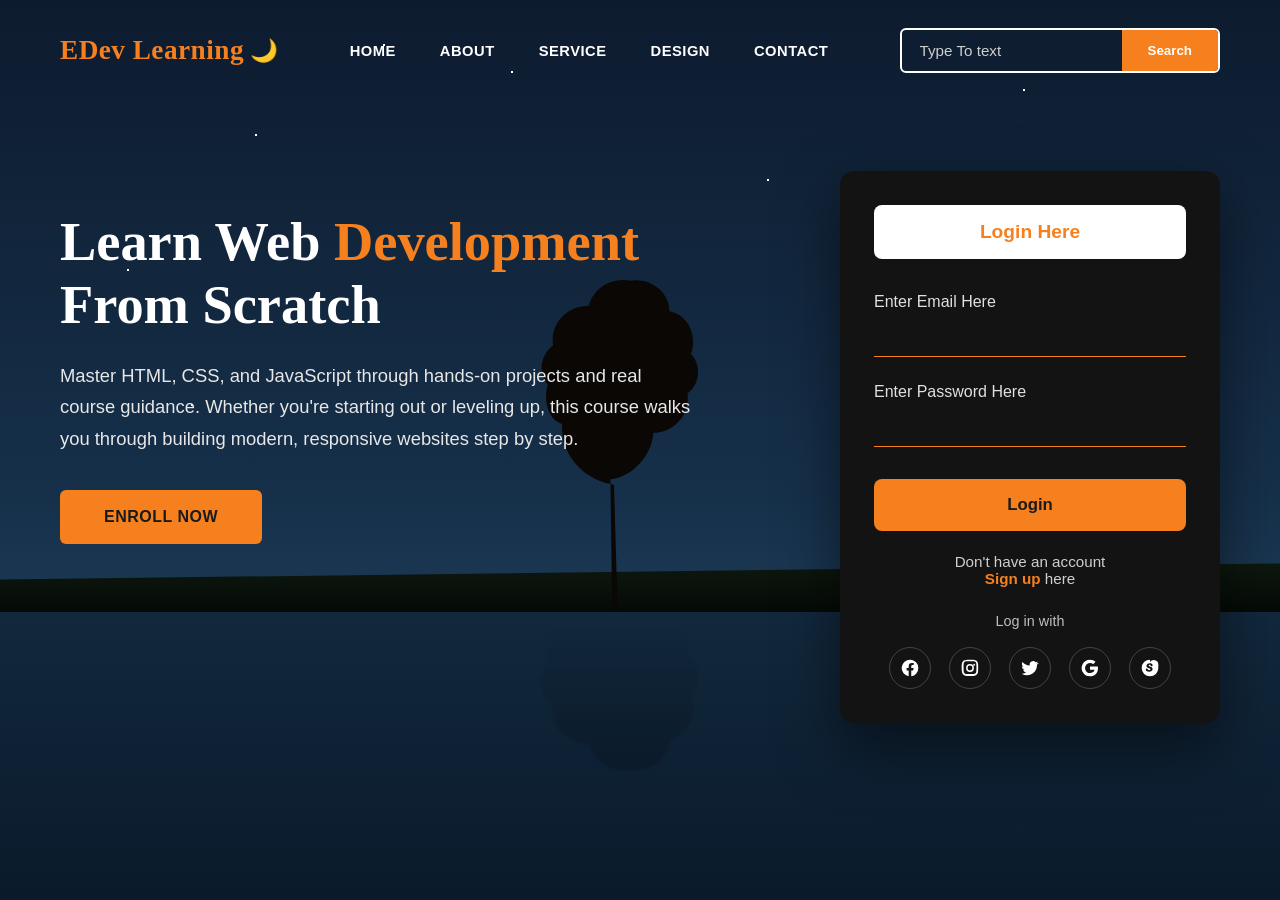
==== index.html @ 7ba39f43 "Add HTML and CSS files" ====
<!DOCTYPE html>
<html lang="km">
<head>
<meta charset="UTF-8">
<meta name="viewport" content="width=device-width, initial-scale=1.0">
<title>WebDev Course Landing | EDev Learning</title>
<link rel="stylesheet" href="css/style.css">
</head>
<body>

<div class="hero">
  <div class="water"></div>
  <div class="ground"></div>

  <!-- tree silhouette -->
  <div class="tree-wrap">
    <svg class="tree" viewBox="0 0 200 380" xmlns="http://www.w3.org/2000/svg">
      <path d="M104 380 L100 240 C70 236 40 210 42 172 C28 168 20 148 26 128 C16 118 16 96 32 84 C28 62 46 40 72 40 C76 22 96 8 118 12 C140 8 162 24 162 46 C182 50 194 72 186 94 C198 106 196 128 182 138 C186 160 168 182 144 182 C142 210 118 232 96 234 L98 380 Z"/>
    </svg>
  </div>
  <div class="tree-reflection">
    <svg viewBox="0 0 200 380" xmlns="http://www.w3.org/2000/svg">
      <path d="M104 380 L100 240 C70 236 40 210 42 172 C28 168 20 148 26 128 C16 118 16 96 32 84 C28 62 46 40 72 40 C76 22 96 8 118 12 C140 8 162 24 162 46 C182 50 194 72 186 94 C198 106 196 128 182 138 C186 160 168 182 144 182 C142 210 118 232 96 234 L98 380 Z"/>
    </svg>
  </div>

  <!-- navbar -->
  <nav class="navbar">
    <div class="logo">EDev Learning <span class="moon">🌙</span></div>
    <ul class="nav-links">
      <li><a href="#home">HOME</a></li>
      <li><a href="#about">ABOUT</a></li>
      <li><a href="#service">SERVICE</a></li>
      <li><a href="#design">DESIGN</a></li>
      <li><a href="#contact">CONTACT</a></li>
    </ul>
    <form class="search-box" role="search" onsubmit="return false;">
      <input type="text" placeholder="Type To text" aria-label="Search">
      <button type="submit">Search</button>
    </form>
  </nav>

  <!-- hero content -->
  <div class="hero-content">
    <div class="hero-text">
      <h1>Learn Web <span class="accent">Development</span><br>From Scratch</h1>
      <p>Master HTML, CSS, and JavaScript through hands-on projects and real course guidance. Whether you're starting out or leveling up, this course walks you through building modern, responsive websites step by step.</p>
      <a href="#join" class="join-btn">ENROLL NOW</a>
    </div>

    <div class="login-card">
      <div class="login-tab">Login Here</div>
      <form onsubmit="return false;">
        <div class="field">
          <label for="email">Enter Email Here</label>
          <input type="email" id="email" placeholder=" ">
        </div>
        <div class="field">
          <label for="password">Enter Password Here</label>
          <input type="password" id="password" placeholder=" ">
        </div>
        <button type="submit" class="login-btn">Login</button>
      </form>
      <p class="signup-line">Don't have an account<br><a href="#signup">Sign up</a> here</p>
      <p class="or-line">Log in with</p>
      <div class="socials">
        <a href="#" aria-label="Facebook"><svg viewBox="0 0 24 24"><path d="M22 12a10 10 0 1 0-11.6 9.9v-7H7.9V12h2.5V9.8c0-2.5 1.5-3.9 3.8-3.9 1.1 0 2.2.2 2.2.2v2.4h-1.3c-1.2 0-1.6.8-1.6 1.6V12h2.8l-.4 2.9h-2.4v7A10 10 0 0 0 22 12z"/></svg></a>
        <a href="#" aria-label="Instagram"><svg viewBox="0 0 24 24"><path d="M12 2c2.7 0 3.1 0 4.1.1 1 .1 1.7.2 2.3.5.6.2 1.2.6 1.7 1.1.5.5.9 1.1 1.1 1.7.2.6.4 1.3.5 2.3.1 1 .1 1.4.1 4.1s0 3.1-.1 4.1c-.1 1-.2 1.7-.5 2.3-.2.6-.6 1.2-1.1 1.7-.5.5-1.1.9-1.7 1.1-.6.2-1.3.4-2.3.5-1 .1-1.4.1-4.1.1s-3.1 0-4.1-.1c-1-.1-1.7-.2-2.3-.5-.6-.2-1.2-.6-1.7-1.1-.5-.5-.9-1.1-1.1-1.7-.2-.6-.4-1.3-.5-2.3C2 15.1 2 14.7 2 12s0-3.1.1-4.1c.1-1 .2-1.7.5-2.3.2-.6.6-1.2 1.1-1.7.5-.5 1.1-.9 1.7-1.1.6-.2 1.3-.4 2.3-.5C8.9 2 9.3 2 12 2zm0 1.8c-2.6 0-3 0-4 .1-.9 0-1.4.2-1.7.3-.4.2-.7.3-1 .6-.3.3-.5.6-.6 1-.1.3-.3.8-.3 1.7-.1 1-.1 1.4-.1 4s0 3 .1 4c0 .9.2 1.4.3 1.7.2.4.3.7.6 1 .3.3.6.5 1 .6.3.1.8.3 1.7.3 1 .1 1.4.1 4 .1s3 0 4-.1c.9 0 1.4-.2 1.7-.3.4-.2.7-.3 1-.6.3-.3.5-.6.6-1 .1-.3.3-.8.3-1.7.1-1 .1-1.4.1-4s0-3-.1-4c0-.9-.2-1.4-.3-1.7-.2-.4-.3-.7-.6-1-.3-.3-.6-.5-1-.6-.3-.1-.8-.3-1.7-.3-1-.1-1.4-.1-4-.1zm0 3.5a4.7 4.7 0 1 1 0 9.4 4.7 4.7 0 0 1 0-9.4zm0 1.8a2.9 2.9 0 1 0 0 5.8 2.9 2.9 0 0 0 0-5.8zm5-2.1a1.1 1.1 0 1 1 0 2.2 1.1 1.1 0 0 1 0-2.2z"/></svg></a>
        <a href="#" aria-label="Twitter"><svg viewBox="0 0 24 24"><path d="M22 5.9c-.7.3-1.5.5-2.4.6.8-.5 1.5-1.3 1.8-2.3-.8.5-1.7.8-2.6 1a4.2 4.2 0 0 0-7.2 3.8A11.9 11.9 0 0 1 3 4.9a4.2 4.2 0 0 0 1.3 5.6c-.7 0-1.3-.2-1.9-.5v.1c0 2 1.4 3.7 3.3 4.1-.6.2-1.2.2-1.8.1.5 1.7 2 2.9 3.8 2.9A8.4 8.4 0 0 1 2 18.8a11.9 11.9 0 0 0 6.4 1.9c7.7 0 12-6.4 12-12v-.5c.8-.6 1.5-1.4 2.1-2.3z"/></svg></a>
        <a href="#" aria-label="Google"><svg viewBox="0 0 24 24"><path d="M21.6 12.2c0-.7-.1-1.4-.2-2H12v3.9h5.4c-.2 1.2-.9 2.3-2 3v2.4h3.2c1.9-1.7 3-4.3 3-7.3z"/><path d="M12 22c2.7 0 5-.9 6.6-2.5l-3.2-2.4c-.9.6-2 1-3.4 1-2.6 0-4.8-1.7-5.6-4.1H3.1v2.5A10 10 0 0 0 12 22z"/><path d="M6.4 14c-.2-.6-.3-1.3-.3-2s.1-1.4.3-2V7.5H3.1a10 10 0 0 0 0 9l3.3-2.5z"/><path d="M12 5.9c1.5 0 2.8.5 3.8 1.5l2.8-2.8C16.9 2.9 14.6 2 12 2A10 10 0 0 0 3.1 7.5L6.4 10c.8-2.4 3-4.1 5.6-4.1z"/></svg></a>
        <a href="#" aria-label="Skype"><svg viewBox="0 0 24 24"><path d="M12 2a10 10 0 1 0 10 10c0-.6 0-1.2-.1-1.7A5.5 5.5 0 0 0 22 8a5.5 5.5 0 0 0-9.9-3.3A10 10 0 0 0 12 2zm-.3 4.3c1.6 0 3.4.7 3.4 2.4 0 .7-.5 1.2-1.2 1.2-.6 0-1-.4-1.1-.9-.1-.5-.4-1-1.2-1-.7 0-1.2.4-1.2.9 0 1.6 4.7.9 4.7 4.4 0 2.1-1.9 3.2-4.1 3.2-2 0-4-1-4-2.7 0-.7.5-1.2 1.2-1.2.6 0 1 .4 1.1 1 .1.5.6 1 1.7 1 .9 0 1.5-.4 1.5-1.1 0-1.8-4.7-1-4.7-4.3 0-2 1.8-3 3.9-3z"/></svg></a>
      </div>
    </div>
  </div>
</div>

</body>
</html>
---- css/style.css ----
:root{
    --orange:#f7801e;
    --orange-dark:#e56f10;
    --navy-top:#0d1b2e;
    --navy-bottom:#1c3a56;
    --panel:#131313;
    --white:#ffffff;
  }
  *{box-sizing:border-box;margin:0;padding:0;}
  html{scroll-behavior:smooth;}
  body{
    font-family:'Georgia','Times New Roman',serif;
    background:#0a1220;
    color:var(--white);
    overflow-x:hidden;
  }

  /* ===== HERO / BACKGROUND ===== */
  .hero{
    position:relative;
    min-height:100vh;
    background:
      radial-gradient(1.5px 1.5px at 20% 15%, #fff 100%, transparent),
      radial-gradient(1px 1px at 40% 8%, #fff 100%, transparent),
      radial-gradient(1.5px 1.5px at 60% 20%, #fff 100%, transparent),
      radial-gradient(1px 1px at 80% 10%, #fff 100%, transparent),
      radial-gradient(1.5px 1.5px at 10% 30%, #fff 100%, transparent),
      radial-gradient(1px 1px at 90% 25%, #fff 100%, transparent),
      radial-gradient(1.5px 1.5px at 30% 5%, #fff 100%, transparent),
      radial-gradient(1px 1px at 70% 35%, #fff 100%, transparent),
      radial-gradient(1px 1px at 50% 40%, #fff 100%, transparent),
      radial-gradient(1.5px 1.5px at 15% 45%, #fff 100%, transparent),
      linear-gradient(180deg, var(--navy-top) 0%, #16304a 55%, var(--navy-bottom) 70%, #0a1220 100%);
    overflow:hidden;
  }

  /* ground / water line */
  .horizon{
    position:absolute;
    left:0; right:0;
    top:62%;
    height:1px;
    background:#000;
    opacity:.4;
    z-index:2;
  }
  .ground{
    position:absolute;
    left:0; right:0;
    top:62%;
    height:6%;
    background:linear-gradient(180deg,#0e1a10 0%, #050a06 100%);
    clip-path:polygon(0 40%, 100% 10%, 100% 100%, 0% 100%);
    z-index:2;
  }
  .water{
    position:absolute;
    left:0; right:0;
    top:68%;
    bottom:0;
    background:linear-gradient(180deg,#12283d 0%, #0a1a2b 100%);
    z-index:1;
  }

  /* tree */
  .tree-wrap{
    position:absolute;
    left:48%;
    top:30%;
    width:180px;
    height:340px;
    z-index:3;
    transform:translateX(-50%);
  }
  .tree{
    width:100%;height:100%;
    fill:#0a0705;
  }
  .tree-reflection{
    position:absolute;
    left:48%;
    top:calc(68% - 2px);
    width:180px;
    height:170px;
    transform:translateX(-50%) scaleY(-1);
    z-index:1;
    opacity:.35;
    filter:blur(1px);
    mask-image:linear-gradient(180deg, rgba(0,0,0,.8), transparent 90%);
    -webkit-mask-image:linear-gradient(180deg, rgba(0,0,0,.8), transparent 90%);
  }
  .tree-reflection svg{width:100%;height:auto;fill:#050a10;}

  /* ===== NAVBAR ===== */
  .navbar{
    position:relative;
    z-index:10;
    display:flex;
    align-items:center;
    justify-content:space-between;
    padding:28px 60px;
    flex-wrap:wrap;
    gap:20px;
  }
  .logo{
    display:flex;
    align-items:center;
    gap:6px;
    font-size:1.7rem;
    font-weight:800;
    color:var(--orange);
    letter-spacing:.5px;
    white-space:nowrap;
  }
  .logo span.moon{
    font-size:1.4rem;
  }
  .nav-links{
    display:flex;
    gap:44px;
    list-style:none;
    font-family:Arial, Helvetica, sans-serif;
  }
  .nav-links a{
    color:var(--white);
    text-decoration:none;
    font-weight:700;
    font-size:.92rem;
    letter-spacing:.5px;
    transition:color .2s ease;
  }
  .nav-links a:hover, .nav-links a:focus-visible{
    color:var(--orange);
  }
  .search-box{
    display:flex;
    border:2px solid var(--white);
    border-radius:6px;
    overflow:hidden;
  }
  .search-box input{
    background:transparent;
    border:none;
    outline:none;
    color:var(--white);
    padding:12px 18px;
    font-family:Arial, Helvetica, sans-serif;
    font-size:.95rem;
    width:220px;
  }
  .search-box input::placeholder{color:#cfcfcf;}
  .search-box button{
    background:var(--orange);
    color:var(--white);
    border:none;
    padding:12px 26px;
    font-weight:700;
    font-family:Arial, Helvetica, sans-serif;
    cursor:pointer;
    transition:background .2s ease;
  }
  .search-box button:hover{background:var(--orange-dark);}

  /* ===== HERO CONTENT ===== */
  .hero-content{
    position:relative;
    z-index:10;
    display:flex;
    justify-content:space-between;
    align-items:flex-start;
    padding:70px 60px 120px;
    gap:40px;
    flex-wrap:wrap;
  }
  .hero-text{
    max-width:720px;
    padding-top:40px;
  }
  .hero-text h1{
    font-size:3.4rem;
    line-height:1.15;
    font-weight:700;
  }
  .hero-text h1 .accent{
    color:var(--orange);
  }
  .hero-text p{
    font-family:Arial, Helvetica, sans-serif;
    font-size:1.15rem;
    line-height:1.7;
    color:#e7e7e7;
    max-width:640px;
    margin-top:24px;
  }
  .join-btn{
    display:inline-block;
    margin-top:36px;
    background:var(--orange);
    color:#1a1a1a;
    font-family:Arial, Helvetica, sans-serif;
    font-weight:700;
    letter-spacing:.5px;
    padding:18px 44px;
    border-radius:6px;
    text-decoration:none;
    border:none;
    cursor:pointer;
    transition:transform .2s ease, background .2s ease;
  }
  .join-btn:hover{background:var(--orange-dark); transform:translateY(-2px);}

  /* ===== LOGIN CARD ===== */
  .login-card{
    background:var(--panel);
    border-radius:14px;
    padding:34px;
    width:380px;
    flex-shrink:0;
    box-shadow:0 25px 60px rgba(0,0,0,.5);
  }
  .login-tab{
    background:var(--white);
    color:var(--orange);
    text-align:center;
    font-weight:700;
    font-size:1.2rem;
    padding:16px;
    border-radius:8px;
    margin-bottom:34px;
    font-family:Arial, Helvetica, sans-serif;
  }
  .field{
    margin-bottom:26px;
  }
  .field label{
    display:block;
    font-family:Arial, Helvetica, sans-serif;
    color:#e0e0e0;
    font-size:1rem;
    margin-bottom:10px;
  }
  .field input{
    width:100%;
    background:transparent;
    border:none;
    border-bottom:1px solid var(--orange);
    color:var(--white);
    padding:6px 2px 12px;
    font-family:Arial, Helvetica, sans-serif;
    font-size:.95rem;
    outline:none;
  }
  .field input::placeholder{color:transparent;}
  .field input:focus{border-bottom-color:var(--white);}
  .login-btn{
    width:100%;
    background:var(--orange);
    color:#1a1a1a;
    font-family:Arial, Helvetica, sans-serif;
    font-weight:700;
    font-size:1.05rem;
    padding:16px;
    border:none;
    border-radius:8px;
    cursor:pointer;
    margin-top:6px;
    transition:background .2s ease;
  }
  .login-btn:hover{background:var(--orange-dark);}
  .signup-line{
    text-align:center;
    font-family:Arial, Helvetica, sans-serif;
    color:#cfcfcf;
    margin-top:22px;
    font-size:.95rem;
  }
  .signup-line a{
    color:var(--orange);
    text-decoration:none;
    font-weight:700;
  }
  .signup-line a:hover{text-decoration:underline;}
  .or-line{
    text-align:center;
    color:#bdbdbd;
    font-family:Arial, Helvetica, sans-serif;
    font-size:.9rem;
    margin-top:26px;
  }
  .socials{
    display:flex;
    justify-content:center;
    gap:18px;
    margin-top:18px;
  }
  .socials a{
    width:42px;
    height:42px;
    border-radius:50%;
    background:transparent;
    border:1px solid #444;
    display:flex;
    align-items:center;
    justify-content:center;
    color:var(--white);
    text-decoration:none;
    transition:background .2s ease, border-color .2s ease;
  }
  .socials a:hover{background:var(--orange); border-color:var(--orange); color:#1a1a1a;}
  .socials svg{width:20px;height:20px;fill:currentColor;}

  /* ===== RESPONSIVE ===== */
  @media(max-width:1100px){
    .hero-content{flex-direction:column; align-items:center;}
    .hero-text{padding-top:0; text-align:center;}
    .hero-text p{margin-left:auto;margin-right:auto;}
    .join-btn{display:block; margin-left:auto; margin-right:auto; width:max-content;}
  }
  @media(max-width:820px){
    .navbar{padding:20px 24px; justify-content:center; text-align:center;}
    .nav-links{gap:20px; justify-content:center;}
    .search-box{width:100%; max-width:400px;}
    .search-box input{width:100%;}
    .hero-content{padding:40px 24px 80px;}
    .hero-text h1{font-size:2.3rem;}
    .login-card{width:100%; max-width:380px;}
    .tree-wrap{width:120px; height:220px; top:26%;}
    .tree-reflection{width:120px;height:110px;}
  }
  @media(max-width:480px){
    .logo{font-size:1.5rem;}
    .nav-links{display:none;}
    .hero-text h1{font-size:1.8rem;}
  }

  :focus-visible{outline:2px solid var(--orange); outline-offset:2px;}
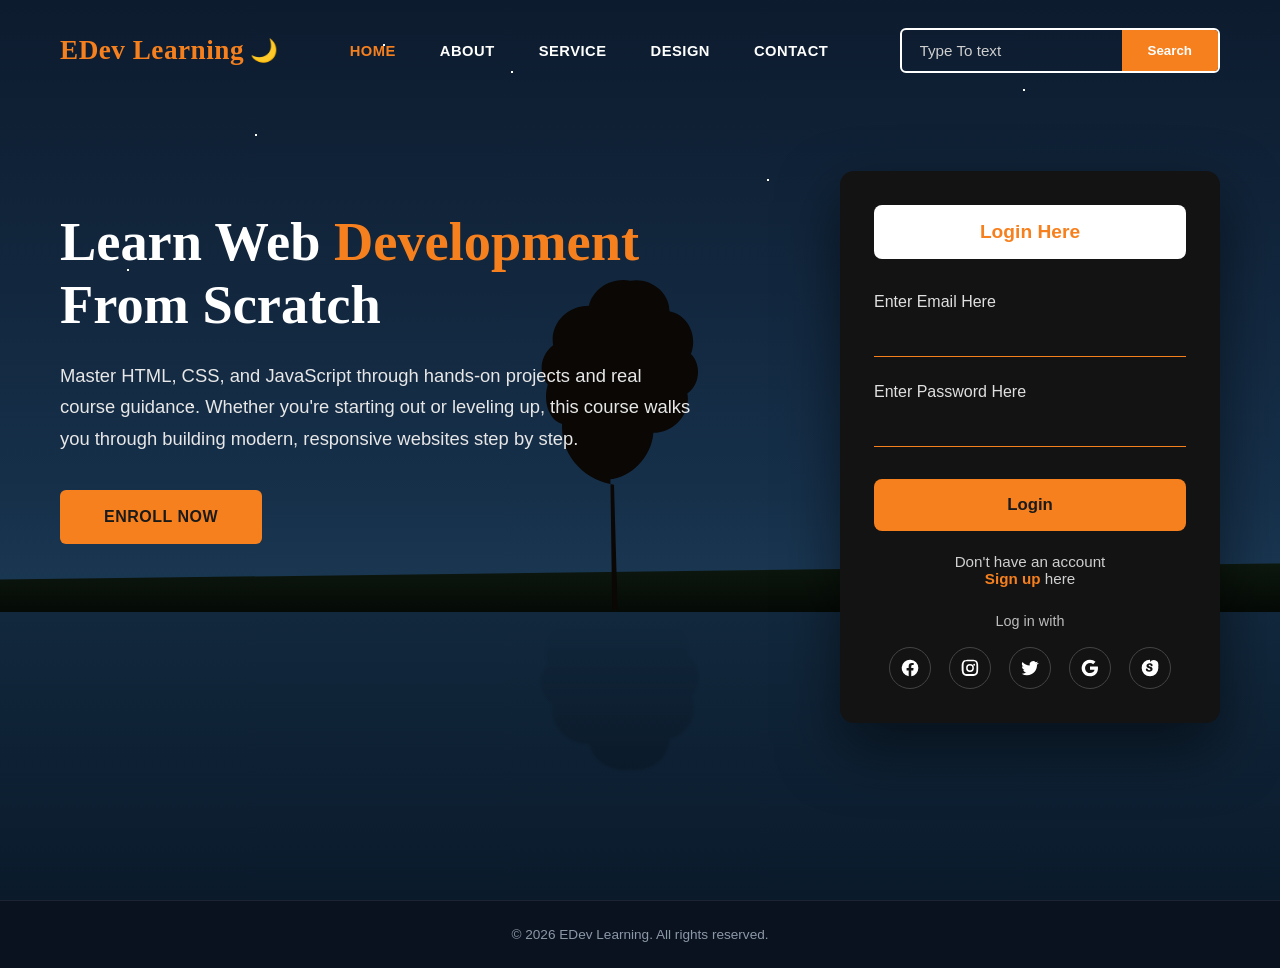
==== commit 1293dbc6: "Update Home Page" ====
--- a/index.html
+++ b/index.html
@@ -26,13 +26,13 @@
 
   <!-- navbar -->
   <nav class="navbar">
-    <div class="logo">EDev Learning <span class="moon">🌙</span></div>
+    <a href="index.html" class="logo">EDev Learning <span class="moon">🌙</span></a>
     <ul class="nav-links">
-      <li><a href="#home">HOME</a></li>
-      <li><a href="#about">ABOUT</a></li>
-      <li><a href="#service">SERVICE</a></li>
-      <li><a href="#design">DESIGN</a></li>
-      <li><a href="#contact">CONTACT</a></li>
+      <li><a href="index.html" class="active">HOME</a></li>
+      <li><a href="html/about.html">ABOUT</a></li>
+      <li><a href="html/service.html">SERVICE</a></li>
+      <li><a href="html/design.html">DESIGN</a></li>
+      <li><a href="html/contact.html">CONTACT</a></li>
     </ul>
     <form class="search-box" role="search" onsubmit="return false;">
       <input type="text" placeholder="Type To text" aria-label="Search">
@@ -45,7 +45,7 @@
     <div class="hero-text">
       <h1>Learn Web <span class="accent">Development</span><br>From Scratch</h1>
       <p>Master HTML, CSS, and JavaScript through hands-on projects and real course guidance. Whether you're starting out or leveling up, this course walks you through building modern, responsive websites step by step.</p>
-      <a href="#join" class="join-btn">ENROLL NOW</a>
+      <a href="html/service.html" class="join-btn">ENROLL NOW</a>
     </div>
 
     <div class="login-card">
@@ -74,5 +74,9 @@
   </div>
 </div>
 
+<footer class="site-footer">
+  &copy; 2026 EDev Learning. All rights reserved.
+</footer>
+
 </body>
 </html>
--- a/css/style.css
+++ b/css/style.css
@@ -1,336 +1,526 @@
-  :root{
-    --orange:#f7801e;
-    --orange-dark:#e56f10;
-    --navy-top:#0d1b2e;
-    --navy-bottom:#1c3a56;
-    --panel:#131313;
-    --white:#ffffff;
-  }
-  *{box-sizing:border-box;margin:0;padding:0;}
-  html{scroll-behavior:smooth;}
-  body{
-    font-family:'Georgia','Times New Roman',serif;
-    background:#0a1220;
-    color:var(--white);
-    overflow-x:hidden;
-  }
-
-  /* ===== HERO / BACKGROUND ===== */
-  .hero{
-    position:relative;
-    min-height:100vh;
-    background:
-      radial-gradient(1.5px 1.5px at 20% 15%, #fff 100%, transparent),
-      radial-gradient(1px 1px at 40% 8%, #fff 100%, transparent),
-      radial-gradient(1.5px 1.5px at 60% 20%, #fff 100%, transparent),
-      radial-gradient(1px 1px at 80% 10%, #fff 100%, transparent),
-      radial-gradient(1.5px 1.5px at 10% 30%, #fff 100%, transparent),
-      radial-gradient(1px 1px at 90% 25%, #fff 100%, transparent),
-      radial-gradient(1.5px 1.5px at 30% 5%, #fff 100%, transparent),
-      radial-gradient(1px 1px at 70% 35%, #fff 100%, transparent),
-      radial-gradient(1px 1px at 50% 40%, #fff 100%, transparent),
-      radial-gradient(1.5px 1.5px at 15% 45%, #fff 100%, transparent),
-      linear-gradient(180deg, var(--navy-top) 0%, #16304a 55%, var(--navy-bottom) 70%, #0a1220 100%);
-    overflow:hidden;
-  }
-
-  /* ground / water line */
-  .horizon{
-    position:absolute;
-    left:0; right:0;
-    top:62%;
-    height:1px;
-    background:#000;
-    opacity:.4;
-    z-index:2;
-  }
-  .ground{
-    position:absolute;
-    left:0; right:0;
-    top:62%;
-    height:6%;
-    background:linear-gradient(180deg,#0e1a10 0%, #050a06 100%);
-    clip-path:polygon(0 40%, 100% 10%, 100% 100%, 0% 100%);
-    z-index:2;
-  }
-  .water{
-    position:absolute;
-    left:0; right:0;
-    top:68%;
-    bottom:0;
-    background:linear-gradient(180deg,#12283d 0%, #0a1a2b 100%);
-    z-index:1;
-  }
-
-  /* tree */
-  .tree-wrap{
-    position:absolute;
-    left:48%;
-    top:30%;
-    width:180px;
-    height:340px;
-    z-index:3;
-    transform:translateX(-50%);
-  }
-  .tree{
-    width:100%;height:100%;
-    fill:#0a0705;
-  }
-  .tree-reflection{
-    position:absolute;
-    left:48%;
-    top:calc(68% - 2px);
-    width:180px;
-    height:170px;
-    transform:translateX(-50%) scaleY(-1);
-    z-index:1;
-    opacity:.35;
-    filter:blur(1px);
-    mask-image:linear-gradient(180deg, rgba(0,0,0,.8), transparent 90%);
-    -webkit-mask-image:linear-gradient(180deg, rgba(0,0,0,.8), transparent 90%);
-  }
-  .tree-reflection svg{width:100%;height:auto;fill:#050a10;}
-
-  /* ===== NAVBAR ===== */
-  .navbar{
-    position:relative;
-    z-index:10;
-    display:flex;
-    align-items:center;
-    justify-content:space-between;
-    padding:28px 60px;
-    flex-wrap:wrap;
-    gap:20px;
-  }
-  .logo{
-    display:flex;
-    align-items:center;
-    gap:6px;
-    font-size:1.7rem;
-    font-weight:800;
-    color:var(--orange);
-    letter-spacing:.5px;
-    white-space:nowrap;
-  }
-  .logo span.moon{
-    font-size:1.4rem;
-  }
-  .nav-links{
-    display:flex;
-    gap:44px;
-    list-style:none;
-    font-family:Arial, Helvetica, sans-serif;
-  }
-  .nav-links a{
-    color:var(--white);
-    text-decoration:none;
-    font-weight:700;
-    font-size:.92rem;
-    letter-spacing:.5px;
-    transition:color .2s ease;
-  }
-  .nav-links a:hover, .nav-links a:focus-visible{
-    color:var(--orange);
-  }
-  .search-box{
-    display:flex;
-    border:2px solid var(--white);
-    border-radius:6px;
-    overflow:hidden;
-  }
-  .search-box input{
-    background:transparent;
-    border:none;
-    outline:none;
-    color:var(--white);
-    padding:12px 18px;
-    font-family:Arial, Helvetica, sans-serif;
-    font-size:.95rem;
-    width:220px;
-  }
-  .search-box input::placeholder{color:#cfcfcf;}
-  .search-box button{
-    background:var(--orange);
-    color:var(--white);
-    border:none;
-    padding:12px 26px;
-    font-weight:700;
-    font-family:Arial, Helvetica, sans-serif;
-    cursor:pointer;
-    transition:background .2s ease;
-  }
-  .search-box button:hover{background:var(--orange-dark);}
-
-  /* ===== HERO CONTENT ===== */
-  .hero-content{
-    position:relative;
-    z-index:10;
-    display:flex;
-    justify-content:space-between;
-    align-items:flex-start;
-    padding:70px 60px 120px;
-    gap:40px;
-    flex-wrap:wrap;
-  }
-  .hero-text{
-    max-width:720px;
-    padding-top:40px;
-  }
-  .hero-text h1{
-    font-size:3.4rem;
-    line-height:1.15;
-    font-weight:700;
-  }
-  .hero-text h1 .accent{
-    color:var(--orange);
-  }
-  .hero-text p{
-    font-family:Arial, Helvetica, sans-serif;
-    font-size:1.15rem;
-    line-height:1.7;
-    color:#e7e7e7;
-    max-width:640px;
-    margin-top:24px;
-  }
-  .join-btn{
-    display:inline-block;
-    margin-top:36px;
-    background:var(--orange);
-    color:#1a1a1a;
-    font-family:Arial, Helvetica, sans-serif;
-    font-weight:700;
-    letter-spacing:.5px;
-    padding:18px 44px;
-    border-radius:6px;
-    text-decoration:none;
-    border:none;
-    cursor:pointer;
-    transition:transform .2s ease, background .2s ease;
-  }
-  .join-btn:hover{background:var(--orange-dark); transform:translateY(-2px);}
-
-  /* ===== LOGIN CARD ===== */
-  .login-card{
-    background:var(--panel);
-    border-radius:14px;
-    padding:34px;
-    width:380px;
-    flex-shrink:0;
-    box-shadow:0 25px 60px rgba(0,0,0,.5);
-  }
-  .login-tab{
-    background:var(--white);
-    color:var(--orange);
-    text-align:center;
-    font-weight:700;
-    font-size:1.2rem;
-    padding:16px;
-    border-radius:8px;
-    margin-bottom:34px;
-    font-family:Arial, Helvetica, sans-serif;
-  }
-  .field{
-    margin-bottom:26px;
-  }
-  .field label{
-    display:block;
-    font-family:Arial, Helvetica, sans-serif;
-    color:#e0e0e0;
-    font-size:1rem;
-    margin-bottom:10px;
-  }
-  .field input{
-    width:100%;
-    background:transparent;
-    border:none;
-    border-bottom:1px solid var(--orange);
-    color:var(--white);
-    padding:6px 2px 12px;
-    font-family:Arial, Helvetica, sans-serif;
-    font-size:.95rem;
-    outline:none;
-  }
-  .field input::placeholder{color:transparent;}
-  .field input:focus{border-bottom-color:var(--white);}
-  .login-btn{
-    width:100%;
-    background:var(--orange);
-    color:#1a1a1a;
-    font-family:Arial, Helvetica, sans-serif;
-    font-weight:700;
-    font-size:1.05rem;
-    padding:16px;
-    border:none;
-    border-radius:8px;
-    cursor:pointer;
-    margin-top:6px;
-    transition:background .2s ease;
-  }
-  .login-btn:hover{background:var(--orange-dark);}
-  .signup-line{
-    text-align:center;
-    font-family:Arial, Helvetica, sans-serif;
-    color:#cfcfcf;
-    margin-top:22px;
-    font-size:.95rem;
-  }
-  .signup-line a{
-    color:var(--orange);
-    text-decoration:none;
-    font-weight:700;
-  }
-  .signup-line a:hover{text-decoration:underline;}
-  .or-line{
-    text-align:center;
-    color:#bdbdbd;
-    font-family:Arial, Helvetica, sans-serif;
-    font-size:.9rem;
-    margin-top:26px;
-  }
-  .socials{
-    display:flex;
-    justify-content:center;
-    gap:18px;
-    margin-top:18px;
-  }
-  .socials a{
-    width:42px;
-    height:42px;
-    border-radius:50%;
-    background:transparent;
-    border:1px solid #444;
-    display:flex;
-    align-items:center;
-    justify-content:center;
-    color:var(--white);
-    text-decoration:none;
-    transition:background .2s ease, border-color .2s ease;
-  }
-  .socials a:hover{background:var(--orange); border-color:var(--orange); color:#1a1a1a;}
-  .socials svg{width:20px;height:20px;fill:currentColor;}
-
-  /* ===== RESPONSIVE ===== */
-  @media(max-width:1100px){
-    .hero-content{flex-direction:column; align-items:center;}
-    .hero-text{padding-top:0; text-align:center;}
-    .hero-text p{margin-left:auto;margin-right:auto;}
-    .join-btn{display:block; margin-left:auto; margin-right:auto; width:max-content;}
-  }
-  @media(max-width:820px){
-    .navbar{padding:20px 24px; justify-content:center; text-align:center;}
-    .nav-links{gap:20px; justify-content:center;}
-    .search-box{width:100%; max-width:400px;}
-    .search-box input{width:100%;}
-    .hero-content{padding:40px 24px 80px;}
-    .hero-text h1{font-size:2.3rem;}
-    .login-card{width:100%; max-width:380px;}
-    .tree-wrap{width:120px; height:220px; top:26%;}
-    .tree-reflection{width:120px;height:110px;}
-  }
-  @media(max-width:480px){
-    .logo{font-size:1.5rem;}
-    .nav-links{display:none;}
-    .hero-text h1{font-size:1.8rem;}
-  }
-
-  :focus-visible{outline:2px solid var(--orange); outline-offset:2px;}+:root{
+  --orange:#f7801e;
+  --orange-dark:#e56f10;
+  --navy-top:#0d1b2e;
+  --navy-bottom:#1c3a56;
+  --panel:#131313;
+  --white:#ffffff;
+}
+*{box-sizing:border-box;margin:0;padding:0;}
+html{scroll-behavior:smooth;}
+body{
+  font-family:'Georgia','Times New Roman',serif;
+  background:#0a1220;
+  color:var(--white);
+  overflow-x:hidden;
+}
+
+/* ===== HERO / BACKGROUND (home page) ===== */
+.hero{
+  position:relative;
+  min-height:100vh;
+  background:
+    radial-gradient(1.5px 1.5px at 20% 15%, #fff 100%, transparent),
+    radial-gradient(1px 1px at 40% 8%, #fff 100%, transparent),
+    radial-gradient(1.5px 1.5px at 60% 20%, #fff 100%, transparent),
+    radial-gradient(1px 1px at 80% 10%, #fff 100%, transparent),
+    radial-gradient(1.5px 1.5px at 10% 30%, #fff 100%, transparent),
+    radial-gradient(1px 1px at 90% 25%, #fff 100%, transparent),
+    radial-gradient(1.5px 1.5px at 30% 5%, #fff 100%, transparent),
+    radial-gradient(1px 1px at 70% 35%, #fff 100%, transparent),
+    radial-gradient(1px 1px at 50% 40%, #fff 100%, transparent),
+    radial-gradient(1.5px 1.5px at 15% 45%, #fff 100%, transparent),
+    linear-gradient(180deg, var(--navy-top) 0%, #16304a 55%, var(--navy-bottom) 70%, #0a1220 100%);
+  overflow:hidden;
+}
+
+/* ground / water line */
+.horizon{
+  position:absolute;
+  left:0; right:0;
+  top:62%;
+  height:1px;
+  background:#000;
+  opacity:.4;
+  z-index:2;
+}
+.ground{
+  position:absolute;
+  left:0; right:0;
+  top:62%;
+  height:6%;
+  background:linear-gradient(180deg,#0e1a10 0%, #050a06 100%);
+  clip-path:polygon(0 40%, 100% 10%, 100% 100%, 0% 100%);
+  z-index:2;
+}
+.water{
+  position:absolute;
+  left:0; right:0;
+  top:68%;
+  bottom:0;
+  background:linear-gradient(180deg,#12283d 0%, #0a1a2b 100%);
+  z-index:1;
+}
+
+/* tree */
+.tree-wrap{
+  position:absolute;
+  left:48%;
+  top:30%;
+  width:180px;
+  height:340px;
+  z-index:3;
+  transform:translateX(-50%);
+}
+.tree{
+  width:100%;height:100%;
+  fill:#0a0705;
+}
+.tree-reflection{
+  position:absolute;
+  left:48%;
+  top:calc(68% - 2px);
+  width:180px;
+  height:170px;
+  transform:translateX(-50%) scaleY(-1);
+  z-index:1;
+  opacity:.35;
+  filter:blur(1px);
+  mask-image:linear-gradient(180deg, rgba(0,0,0,.8), transparent 90%);
+  -webkit-mask-image:linear-gradient(180deg, rgba(0,0,0,.8), transparent 90%);
+}
+.tree-reflection svg{width:100%;height:auto;fill:#050a10;}
+
+/* ===== NAVBAR (shared across all pages) ===== */
+.navbar{
+  position:relative;
+  z-index:10;
+  display:flex;
+  align-items:center;
+  justify-content:space-between;
+  padding:28px 60px;
+  flex-wrap:wrap;
+  gap:20px;
+}
+.logo{
+  display:flex;
+  align-items:center;
+  gap:6px;
+  font-size:1.7rem;
+  font-weight:800;
+  color:var(--orange);
+  letter-spacing:.5px;
+  white-space:nowrap;
+  text-decoration:none;
+}
+.logo span.moon{
+  font-size:1.4rem;
+}
+.nav-links{
+  display:flex;
+  gap:44px;
+  list-style:none;
+  font-family:Arial, Helvetica, sans-serif;
+}
+.nav-links a{
+  color:var(--white);
+  text-decoration:none;
+  font-weight:700;
+  font-size:.92rem;
+  letter-spacing:.5px;
+  transition:color .2s ease;
+}
+.nav-links a:hover, .nav-links a:focus-visible, .nav-links a.active{
+  color:var(--orange);
+}
+.search-box{
+  display:flex;
+  border:2px solid var(--white);
+  border-radius:6px;
+  overflow:hidden;
+}
+.search-box input{
+  background:transparent;
+  border:none;
+  outline:none;
+  color:var(--white);
+  padding:12px 18px;
+  font-family:Arial, Helvetica, sans-serif;
+  font-size:.95rem;
+  width:220px;
+}
+.search-box input::placeholder{color:#cfcfcf;}
+.search-box button{
+  background:var(--orange);
+  color:var(--white);
+  border:none;
+  padding:12px 26px;
+  font-weight:700;
+  font-family:Arial, Helvetica, sans-serif;
+  cursor:pointer;
+  transition:background .2s ease;
+}
+.search-box button:hover{background:var(--orange-dark);}
+
+/* ===== HERO CONTENT (home page) ===== */
+.hero-content{
+  position:relative;
+  z-index:10;
+  display:flex;
+  justify-content:space-between;
+  align-items:flex-start;
+  padding:70px 60px 120px;
+  gap:40px;
+  flex-wrap:wrap;
+}
+.hero-text{
+  max-width:720px;
+  padding-top:40px;
+}
+.hero-text h1{
+  font-size:3.4rem;
+  line-height:1.15;
+  font-weight:700;
+}
+.hero-text h1 .accent{
+  color:var(--orange);
+}
+.hero-text p{
+  font-family:Arial, Helvetica, sans-serif;
+  font-size:1.15rem;
+  line-height:1.7;
+  color:#e7e7e7;
+  max-width:640px;
+  margin-top:24px;
+}
+.join-btn{
+  display:inline-block;
+  margin-top:36px;
+  background:var(--orange);
+  color:#1a1a1a;
+  font-family:Arial, Helvetica, sans-serif;
+  font-weight:700;
+  letter-spacing:.5px;
+  padding:18px 44px;
+  border-radius:6px;
+  text-decoration:none;
+  border:none;
+  cursor:pointer;
+  transition:transform .2s ease, background .2s ease;
+}
+.join-btn:hover{background:var(--orange-dark); transform:translateY(-2px);}
+
+/* ===== LOGIN CARD (home page) ===== */
+.login-card{
+  background:var(--panel);
+  border-radius:14px;
+  padding:34px;
+  width:380px;
+  flex-shrink:0;
+  box-shadow:0 25px 60px rgba(0,0,0,.5);
+}
+.login-tab{
+  background:var(--white);
+  color:var(--orange);
+  text-align:center;
+  font-weight:700;
+  font-size:1.2rem;
+  padding:16px;
+  border-radius:8px;
+  margin-bottom:34px;
+  font-family:Arial, Helvetica, sans-serif;
+}
+.field{
+  margin-bottom:26px;
+}
+.field label{
+  display:block;
+  font-family:Arial, Helvetica, sans-serif;
+  color:#e0e0e0;
+  font-size:1rem;
+  margin-bottom:10px;
+}
+.field input, .field textarea{
+  width:100%;
+  background:transparent;
+  border:none;
+  border-bottom:1px solid var(--orange);
+  color:var(--white);
+  padding:6px 2px 12px;
+  font-family:Arial, Helvetica, sans-serif;
+  font-size:.95rem;
+  outline:none;
+  resize:vertical;
+}
+.field input::placeholder, .field textarea::placeholder{color:transparent;}
+.field input:focus, .field textarea:focus{border-bottom-color:var(--white);}
+.login-btn{
+  width:100%;
+  background:var(--orange);
+  color:#1a1a1a;
+  font-family:Arial, Helvetica, sans-serif;
+  font-weight:700;
+  font-size:1.05rem;
+  padding:16px;
+  border:none;
+  border-radius:8px;
+  cursor:pointer;
+  margin-top:6px;
+  transition:background .2s ease;
+}
+.login-btn:hover{background:var(--orange-dark);}
+.signup-line{
+  text-align:center;
+  font-family:Arial, Helvetica, sans-serif;
+  color:#cfcfcf;
+  margin-top:22px;
+  font-size:.95rem;
+}
+.signup-line a{
+  color:var(--orange);
+  text-decoration:none;
+  font-weight:700;
+}
+.signup-line a:hover{text-decoration:underline;}
+.or-line{
+  text-align:center;
+  color:#bdbdbd;
+  font-family:Arial, Helvetica, sans-serif;
+  font-size:.9rem;
+  margin-top:26px;
+}
+.socials{
+  display:flex;
+  justify-content:center;
+  gap:18px;
+  margin-top:18px;
+}
+.socials a{
+  width:42px;
+  height:42px;
+  border-radius:50%;
+  background:transparent;
+  border:1px solid #444;
+  display:flex;
+  align-items:center;
+  justify-content:center;
+  color:var(--white);
+  text-decoration:none;
+  transition:background .2s ease, border-color .2s ease;
+}
+.socials a:hover{background:var(--orange); border-color:var(--orange); color:#1a1a1a;}
+.socials svg{width:20px;height:20px;fill:currentColor;}
+
+/* ===== INNER PAGE LAYOUT (about / service / design / contact) ===== */
+.page{
+  position:relative;
+  min-height:100vh;
+  background:linear-gradient(180deg, var(--navy-top) 0%, #16304a 55%, var(--navy-bottom) 100%);
+}
+.page-banner{
+  position:relative;
+  z-index:10;
+  text-align:center;
+  padding:60px 24px 50px;
+  border-bottom:1px solid rgba(255,255,255,.08);
+}
+.page-banner .eyebrow{
+  font-family:Arial, Helvetica, sans-serif;
+  color:var(--orange);
+  letter-spacing:2px;
+  font-size:.85rem;
+  font-weight:700;
+}
+.page-banner h1{
+  font-size:2.6rem;
+  margin-top:14px;
+}
+.page-banner .crumbs{
+  font-family:Arial, Helvetica, sans-serif;
+  color:#b7c2cf;
+  margin-top:14px;
+  font-size:.95rem;
+}
+.page-banner .crumbs a{color:var(--orange); text-decoration:none;}
+.page-banner .crumbs a:hover{text-decoration:underline;}
+
+.container{
+  position:relative;
+  z-index:10;
+  max-width:1100px;
+  margin:0 auto;
+  padding:70px 24px 100px;
+}
+
+/* About page */
+.about-grid{
+  display:flex;
+  gap:56px;
+  align-items:center;
+  flex-wrap:wrap;
+}
+.about-grid .about-text{flex:1 1 420px;}
+.about-grid .about-text h2{font-size:2rem; margin-bottom:18px;}
+.about-grid .about-text p{
+  font-family:Arial, Helvetica, sans-serif;
+  color:#dde3e9;
+  line-height:1.8;
+  margin-bottom:16px;
+}
+.stat-row{
+  display:flex;
+  gap:40px;
+  margin-top:34px;
+  flex-wrap:wrap;
+}
+.stat-row .stat{font-family:Arial, Helvetica, sans-serif;}
+.stat-row .stat strong{display:block; font-size:2.1rem; color:var(--orange); font-family:Georgia, serif;}
+.stat-row .stat span{color:#b7c2cf; font-size:.9rem;}
+.about-card{
+  flex:1 1 320px;
+  background:var(--panel);
+  border-radius:14px;
+  padding:36px;
+  box-shadow:0 25px 60px rgba(0,0,0,.4);
+}
+.about-card h3{color:var(--orange); font-size:1.3rem; margin-bottom:18px;}
+.about-card ul{list-style:none; font-family:Arial, Helvetica, sans-serif;}
+.about-card li{
+  padding:12px 0;
+  border-bottom:1px solid rgba(255,255,255,.08);
+  color:#e7e7e7;
+}
+.about-card li:last-child{border-bottom:none;}
+
+/* Service page */
+.service-grid{
+  display:grid;
+  grid-template-columns:repeat(auto-fit, minmax(260px, 1fr));
+  gap:28px;
+}
+.service-card{
+  background:var(--panel);
+  border-radius:14px;
+  padding:32px;
+  border:1px solid rgba(255,255,255,.06);
+  transition:transform .2s ease, border-color .2s ease;
+}
+.service-card:hover{transform:translateY(-6px); border-color:var(--orange);}
+.service-card .icon{
+  width:54px; height:54px;
+  border-radius:12px;
+  background:rgba(247,128,30,.12);
+  display:flex; align-items:center; justify-content:center;
+  margin-bottom:20px;
+  color:var(--orange);
+}
+.service-card .icon svg{width:26px;height:26px;fill:currentColor;}
+.service-card h3{font-size:1.25rem; margin-bottom:12px;}
+.service-card p{
+  font-family:Arial, Helvetica, sans-serif;
+  color:#c9d2db;
+  line-height:1.7;
+  font-size:.95rem;
+}
+
+/* Design page */
+.design-grid{
+  display:grid;
+  grid-template-columns:repeat(auto-fit, minmax(280px, 1fr));
+  gap:26px;
+}
+.design-card{
+  position:relative;
+  border-radius:14px;
+  overflow:hidden;
+  aspect-ratio:4/3;
+  background:linear-gradient(135deg, #16304a, #0a1220);
+  border:1px solid rgba(255,255,255,.08);
+  display:flex;
+  align-items:flex-end;
+  padding:22px;
+}
+.design-card .tag{
+  font-family:Arial, Helvetica, sans-serif;
+  font-size:.8rem;
+  letter-spacing:1px;
+  color:var(--orange);
+  text-transform:uppercase;
+}
+.design-card h3{margin-top:6px; font-size:1.15rem;}
+.design-card::before{
+  content:"";
+  position:absolute; inset:0;
+  background:radial-gradient(circle at 70% 20%, rgba(247,128,30,.18), transparent 60%);
+}
+
+/* Contact page */
+.contact-grid{
+  display:flex;
+  gap:56px;
+  flex-wrap:wrap;
+}
+.contact-info{flex:1 1 320px; font-family:Arial, Helvetica, sans-serif;}
+.contact-info h2{font-family:Georgia, serif; font-size:2rem; margin-bottom:16px;}
+.contact-info p{color:#dde3e9; line-height:1.8; margin-bottom:28px;}
+.contact-info .info-row{
+  display:flex; gap:14px; align-items:flex-start;
+  margin-bottom:22px;
+}
+.contact-info .info-row .icon{
+  width:40px; height:40px; border-radius:50%;
+  background:rgba(247,128,30,.14);
+  display:flex; align-items:center; justify-content:center;
+  color:var(--orange); flex-shrink:0;
+}
+.contact-info .info-row .icon svg{width:18px;height:18px;fill:currentColor;}
+.contact-info .info-row strong{display:block; font-size:.95rem;}
+.contact-info .info-row span{color:#b7c2cf; font-size:.9rem;}
+.contact-form{
+  flex:1 1 380px;
+  background:var(--panel);
+  border-radius:14px;
+  padding:36px;
+  box-shadow:0 25px 60px rgba(0,0,0,.4);
+}
+.contact-form h3{color:var(--orange); margin-bottom:24px; font-family:Arial, Helvetica, sans-serif;}
+
+/* ===== FOOTER (shared) ===== */
+.site-footer{
+  position:relative;
+  z-index:10;
+  border-top:1px solid rgba(255,255,255,.08);
+  padding:26px 60px;
+  text-align:center;
+  font-family:Arial, Helvetica, sans-serif;
+  color:#8b98a6;
+  font-size:.85rem;
+}
+.site-footer a{color:var(--orange); text-decoration:none;}
+
+/* ===== RESPONSIVE ===== */
+@media(max-width:1100px){
+  .hero-content{flex-direction:column; align-items:center;}
+  .hero-text{padding-top:0; text-align:center;}
+  .hero-text p{margin-left:auto;margin-right:auto;}
+  .join-btn{display:block; margin-left:auto; margin-right:auto; width:max-content;}
+}
+@media(max-width:820px){
+  .navbar{padding:20px 24px; justify-content:center; text-align:center;}
+  .nav-links{gap:20px; justify-content:center;}
+  .search-box{width:100%; max-width:400px;}
+  .search-box input{width:100%;}
+  .hero-content{padding:40px 24px 80px;}
+  .hero-text h1{font-size:2.3rem;}
+  .login-card{width:100%; max-width:380px;}
+  .tree-wrap{width:120px; height:220px; top:26%;}
+  .tree-reflection{width:120px;height:110px;}
+  .page-banner h1{font-size:2rem;}
+}
+@media(max-width:480px){
+  .logo{font-size:1.5rem;}
+  .nav-links{display:none;}
+  .hero-text h1{font-size:1.8rem;}
+}
+
+:focus-visible{outline:2px solid var(--orange); outline-offset:2px;}
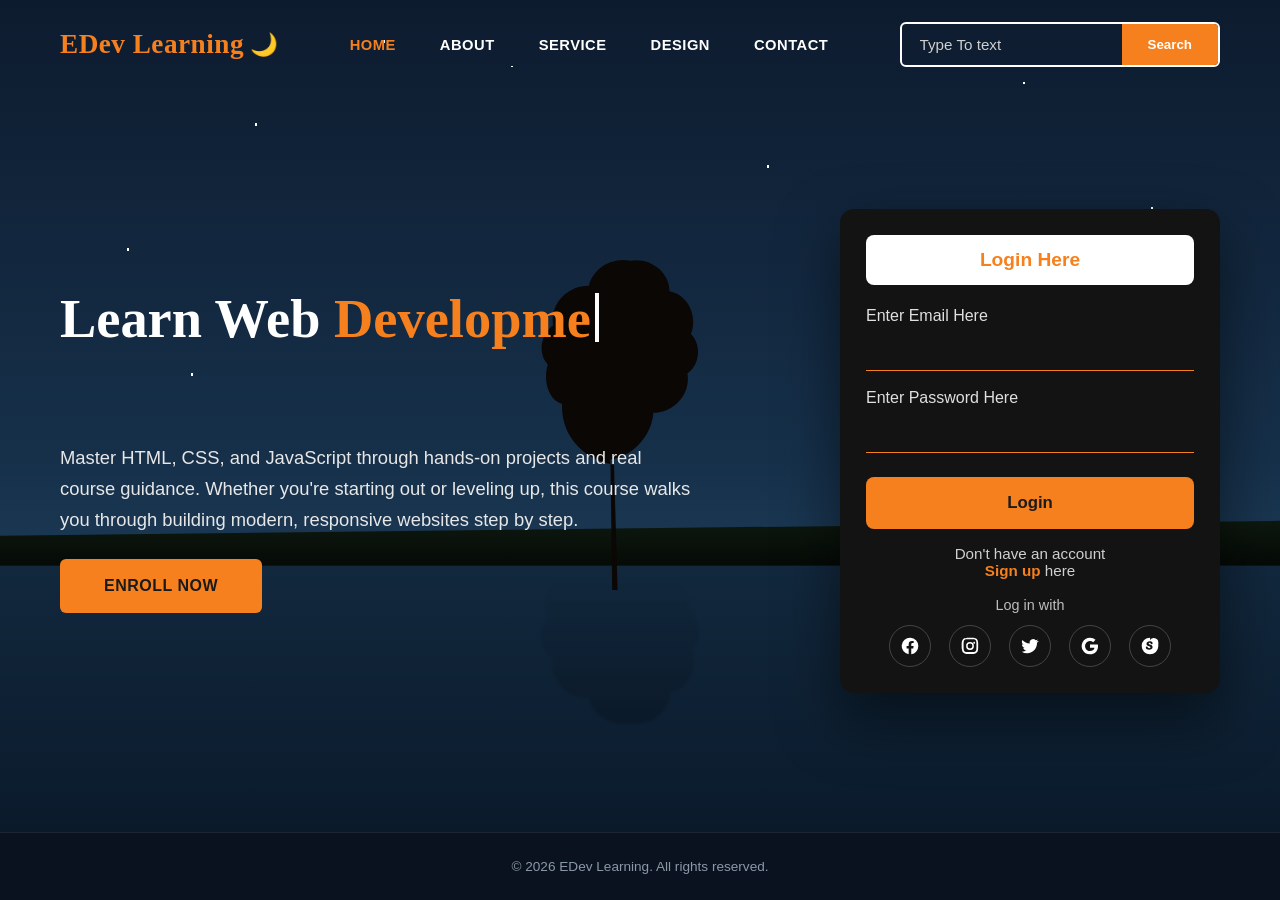
==== commit d45b2f1e: "Improve Home Page" ====
--- a/index.html
+++ b/index.html
@@ -1,10 +1,10 @@
 <!DOCTYPE html>
 <html lang="km">
 <head>
-<meta charset="UTF-8">
-<meta name="viewport" content="width=device-width, initial-scale=1.0">
-<title>WebDev Course Landing | EDev Learning</title>
-<link rel="stylesheet" href="css/style.css">
+  <meta charset="UTF-8">
+  <meta name="viewport" content="width=device-width, initial-scale=1.0">
+  <title>EDev Learning</title>
+  <link rel="stylesheet" href="css/style.css">
 </head>
 <body>
 
@@ -27,7 +27,7 @@
   <!-- navbar -->
   <nav class="navbar">
     <a href="index.html" class="logo">EDev Learning <span class="moon">🌙</span></a>
-    <ul class="nav-links">
+    <ul class="nav-links" id="navLinks">
       <li><a href="index.html" class="active">HOME</a></li>
       <li><a href="html/about.html">ABOUT</a></li>
       <li><a href="html/service.html">SERVICE</a></li>
@@ -38,30 +38,35 @@
       <input type="text" placeholder="Type To text" aria-label="Search">
       <button type="submit">Search</button>
     </form>
+    <button class="menu-toggle" aria-label="Toggle menu" aria-expanded="false" aria-controls="navLinks">
+      <svg class="icon-open" viewBox="0 0 24 24" fill="none" stroke="currentColor" stroke-width="2"><path d="M3 6h18M3 12h18M3 18h18"/></svg>
+      <svg class="icon-close" viewBox="0 0 24 24" fill="none" stroke="currentColor" stroke-width="2"><path d="M6 6l12 12M18 6L6 18"/></svg>
+    </button>
   </nav>
 
   <!-- hero content -->
   <div class="hero-content">
     <div class="hero-text">
-      <h1>Learn Web <span class="accent">Development</span><br>From Scratch</h1>
+      <h1 id="heroTypewriter" class="typewriter-heading" aria-label="Learn Web Development From Scratch"><span class="tw-text"></span><span class="tw-cursor" aria-hidden="true"></span><noscript>Learn Web <span class="accent">Development</span><br>From Scratch</noscript></h1>
       <p>Master HTML, CSS, and JavaScript through hands-on projects and real course guidance. Whether you're starting out or leveling up, this course walks you through building modern, responsive websites step by step.</p>
       <a href="html/service.html" class="join-btn">ENROLL NOW</a>
     </div>
 
     <div class="login-card">
       <div class="login-tab">Login Here</div>
-      <form onsubmit="return false;">
+      <form data-validate onsubmit="return false;">
+        <div class="form-success" role="status" hidden>You're logged in! (demo only)</div>
         <div class="field">
           <label for="email">Enter Email Here</label>
-          <input type="email" id="email" placeholder=" ">
+          <input type="email" id="email" placeholder=" " required>
         </div>
         <div class="field">
           <label for="password">Enter Password Here</label>
-          <input type="password" id="password" placeholder=" ">
+          <input type="password" id="password" placeholder=" " required>
         </div>
         <button type="submit" class="login-btn">Login</button>
       </form>
-      <p class="signup-line">Don't have an account<br><a href="#signup">Sign up</a> here</p>
+      <p class="signup-line">Don't have an account<br><a href="html/signup.html">Sign up</a> here</p>
       <p class="or-line">Log in with</p>
       <div class="socials">
         <a href="#" aria-label="Facebook"><svg viewBox="0 0 24 24"><path d="M22 12a10 10 0 1 0-11.6 9.9v-7H7.9V12h2.5V9.8c0-2.5 1.5-3.9 3.8-3.9 1.1 0 2.2.2 2.2.2v2.4h-1.3c-1.2 0-1.6.8-1.6 1.6V12h2.8l-.4 2.9h-2.4v7A10 10 0 0 0 22 12z"/></svg></a>
@@ -78,5 +83,6 @@
   &copy; 2026 EDev Learning. All rights reserved.
 </footer>
 
+<script src="js/main.js"></script>
 </body>
 </html>
--- a/css/style.css
+++ b/css/style.css
@@ -7,18 +7,23 @@
   --white:#ffffff;
 }
 *{box-sizing:border-box;margin:0;padding:0;}
-html{scroll-behavior:smooth;}
+html{scroll-behavior:smooth; height:100%;}
 body{
   font-family:'Georgia','Times New Roman',serif;
   background:#0a1220;
   color:var(--white);
   overflow-x:hidden;
+  min-height:100vh;
+  display:flex;
+  flex-direction:column;
 }
 
 /* ===== HERO / BACKGROUND (home page) ===== */
 .hero{
   position:relative;
-  min-height:100vh;
+  flex:1 0 auto;
+  display:flex;
+  flex-direction:column;
   background:
     radial-gradient(1.5px 1.5px at 20% 15%, #fff 100%, transparent),
     radial-gradient(1px 1px at 40% 8%, #fff 100%, transparent),
@@ -98,7 +103,7 @@
   display:flex;
   align-items:center;
   justify-content:space-between;
-  padding:28px 60px;
+  padding:22px 60px;
   flex-wrap:wrap;
   gap:20px;
 }
@@ -167,15 +172,16 @@
   position:relative;
   z-index:10;
   display:flex;
+  flex:1;
   justify-content:space-between;
-  align-items:flex-start;
-  padding:70px 60px 120px;
+  align-items:center;
+  padding:20px 60px 40px;
   gap:40px;
   flex-wrap:wrap;
 }
 .hero-text{
   max-width:720px;
-  padding-top:40px;
+  padding-top:0;
 }
 .hero-text h1{
   font-size:3.4rem;
@@ -184,6 +190,28 @@
 }
 .hero-text h1 .accent{
   color:var(--orange);
+}
+.typewriter-heading{
+  min-height:2.5em;
+}
+.typewriter-heading .tw-text{
+  white-space:pre-wrap;
+}
+.typewriter-heading .tw-cursor{
+  display:inline-block;
+  width:4px;
+  margin-left:4px;
+  background:var(--white);
+  height:.9em;
+  vertical-align:-.1em;
+  animation:tw-blink 1s step-end infinite;
+}
+@keyframes tw-blink{
+  0%, 100%{opacity:1;}
+  50%{opacity:0;}
+}
+@media (prefers-reduced-motion: reduce){
+  .typewriter-heading .tw-cursor{animation:none; opacity:1;}
 }
 .hero-text p{
   font-family:Arial, Helvetica, sans-serif;
@@ -191,11 +219,11 @@
   line-height:1.7;
   color:#e7e7e7;
   max-width:640px;
-  margin-top:24px;
+  margin-top:18px;
 }
 .join-btn{
   display:inline-block;
-  margin-top:36px;
+  margin-top:24px;
   background:var(--orange);
   color:#1a1a1a;
   font-family:Arial, Helvetica, sans-serif;
@@ -214,7 +242,7 @@
 .login-card{
   background:var(--panel);
   border-radius:14px;
-  padding:34px;
+  padding:26px;
   width:380px;
   flex-shrink:0;
   box-shadow:0 25px 60px rgba(0,0,0,.5);
@@ -225,13 +253,13 @@
   text-align:center;
   font-weight:700;
   font-size:1.2rem;
-  padding:16px;
+  padding:14px;
   border-radius:8px;
-  margin-bottom:34px;
+  margin-bottom:22px;
   font-family:Arial, Helvetica, sans-serif;
 }
 .field{
-  margin-bottom:26px;
+  margin-bottom:18px;
 }
 .field label{
   display:block;
@@ -254,6 +282,22 @@
 }
 .field input::placeholder, .field textarea::placeholder{color:transparent;}
 .field input:focus, .field textarea:focus{border-bottom-color:var(--white);}
+
+/* kill the browser's light autofill background (Chrome/Edge) */
+.field input:-webkit-autofill,
+.field input:-webkit-autofill:hover,
+.field input:-webkit-autofill:focus,
+.field input:-webkit-autofill:active{
+  -webkit-text-fill-color:var(--white);
+  caret-color:var(--white);
+  box-shadow:0 0 0 1000px var(--panel) inset;
+  -webkit-box-shadow:0 0 0 1000px var(--panel) inset;
+  transition:background-color 9999s ease-in-out 0s;
+}
+.field input:autofill{
+  -webkit-text-fill-color:var(--white);
+  box-shadow:0 0 0 1000px var(--panel) inset;
+}
 .login-btn{
   width:100%;
   background:var(--orange);
@@ -273,7 +317,7 @@
   text-align:center;
   font-family:Arial, Helvetica, sans-serif;
   color:#cfcfcf;
-  margin-top:22px;
+  margin-top:16px;
   font-size:.95rem;
 }
 .signup-line a{
@@ -287,13 +331,13 @@
   color:#bdbdbd;
   font-family:Arial, Helvetica, sans-serif;
   font-size:.9rem;
-  margin-top:26px;
+  margin-top:18px;
 }
 .socials{
   display:flex;
   justify-content:center;
   gap:18px;
-  margin-top:18px;
+  margin-top:12px;
 }
 .socials a{
   width:42px;
@@ -314,8 +358,28 @@
 /* ===== INNER PAGE LAYOUT (about / service / design / contact) ===== */
 .page{
   position:relative;
-  min-height:100vh;
+  flex:1 0 auto;
   background:linear-gradient(180deg, var(--navy-top) 0%, #16304a 55%, var(--navy-bottom) 100%);
+}
+
+/* Auth page (sign up) */
+.auth-page{
+  position:relative;
+  flex:1 0 auto;
+  display:flex;
+  align-items:center;
+  justify-content:center;
+  padding:50px 24px;
+  background:linear-gradient(180deg, var(--navy-top) 0%, #16304a 55%, var(--navy-bottom) 100%);
+}
+.auth-page .login-card{width:420px; max-width:100%;}
+.auth-page .field-row{
+  display:grid;
+  grid-template-columns:1fr 1fr;
+  gap:18px;
+}
+@media(max-width:480px){
+  .auth-page .field-row{grid-template-columns:1fr;}
 }
 .page-banner{
   position:relative;
@@ -426,32 +490,74 @@
 /* Design page */
 .design-grid{
   display:grid;
-  grid-template-columns:repeat(auto-fit, minmax(280px, 1fr));
-  gap:26px;
+  grid-template-columns:repeat(auto-fit, minmax(300px, 1fr));
+  gap:28px;
 }
 .design-card{
   position:relative;
-  border-radius:14px;
+  border-radius:18px;
   overflow:hidden;
   aspect-ratio:4/3;
-  background:linear-gradient(135deg, #16304a, #0a1220);
+  background:linear-gradient(150deg, #1c3a56 0%, #0d1b2e 55%, #0a1220 100%);
   border:1px solid rgba(255,255,255,.08);
   display:flex;
-  align-items:flex-end;
-  padding:22px;
-}
-.design-card .tag{
-  font-family:Arial, Helvetica, sans-serif;
-  font-size:.8rem;
-  letter-spacing:1px;
-  color:var(--orange);
-  text-transform:uppercase;
-}
-.design-card h3{margin-top:6px; font-size:1.15rem;}
+  flex-direction:column;
+  justify-content:space-between;
+  padding:24px;
+  transition:transform .25s ease, border-color .25s ease, box-shadow .25s ease;
+}
+.design-card:hover{
+  transform:translateY(-6px);
+  border-color:rgba(247,128,30,.55);
+  box-shadow:0 20px 40px rgba(0,0,0,.45);
+}
 .design-card::before{
   content:"";
   position:absolute; inset:0;
-  background:radial-gradient(circle at 70% 20%, rgba(247,128,30,.18), transparent 60%);
+  background:radial-gradient(circle at 78% 18%, rgba(247,128,30,.20), transparent 55%);
+  pointer-events:none;
+}
+.design-card .card-top{
+  position:relative;
+  z-index:1;
+  display:flex;
+  align-items:center;
+  justify-content:space-between;
+}
+.design-card .badge{
+  width:44px; height:44px;
+  border-radius:50%;
+  background:rgba(247,128,30,.14);
+  border:1px solid rgba(247,128,30,.4);
+  display:flex; align-items:center; justify-content:center;
+  color:var(--orange);
+  flex-shrink:0;
+}
+.design-card .badge svg{width:20px;height:20px;fill:none;stroke:currentColor;stroke-width:1.8;}
+.design-card .num{
+  font-family:Arial, Helvetica, sans-serif;
+  font-size:2.4rem;
+  font-weight:800;
+  color:rgba(255,255,255,.08);
+  line-height:1;
+}
+.design-card .card-body{
+  position:relative;
+  z-index:1;
+}
+.design-card .tag{
+  display:block;
+  font-family:Arial, Helvetica, sans-serif;
+  font-size:.78rem;
+  font-weight:700;
+  letter-spacing:1.5px;
+  color:var(--orange);
+  text-transform:uppercase;
+  margin-bottom:10px;
+}
+.design-card h3{
+  font-size:1.3rem;
+  line-height:1.3;
 }
 
 /* Contact page */
@@ -510,7 +616,7 @@
   .nav-links{gap:20px; justify-content:center;}
   .search-box{width:100%; max-width:400px;}
   .search-box input{width:100%;}
-  .hero-content{padding:40px 24px 80px;}
+  .hero-content{padding:24px 24px 50px;}
   .hero-text h1{font-size:2.3rem;}
   .login-card{width:100%; max-width:380px;}
   .tree-wrap{width:120px; height:220px; top:26%;}
@@ -519,8 +625,76 @@
 }
 @media(max-width:480px){
   .logo{font-size:1.5rem;}
-  .nav-links{display:none;}
   .hero-text h1{font-size:1.8rem;}
+  .menu-toggle{display:flex;}
+  .nav-links{
+    display:none;
+    position:absolute;
+    top:100%;
+    left:0;
+    right:0;
+    flex-direction:column;
+    gap:0;
+    background:#0d1b2e;
+    border-top:1px solid rgba(255,255,255,.08);
+    border-bottom:1px solid rgba(255,255,255,.08);
+    z-index:20;
+    text-align:left;
+  }
+  .nav-links.open{display:flex;}
+  .nav-links li{width:100%;}
+  .nav-links a{display:block; padding:16px 24px; border-bottom:1px solid rgba(255,255,255,.06);}
+}
+
+/* ===== MOBILE MENU TOGGLE ===== */
+.menu-toggle{
+  display:none;
+  width:40px; height:40px;
+  background:transparent;
+  border:1px solid rgba(255,255,255,.3);
+  border-radius:6px;
+  color:var(--white);
+  align-items:center;
+  justify-content:center;
+  cursor:pointer;
+  flex-shrink:0;
+}
+.menu-toggle svg{width:20px;height:20px;}
+.menu-toggle .icon-close{display:none;}
+.menu-toggle.is-open .icon-open{display:none;}
+.menu-toggle.is-open .icon-close{display:block;}
+
+/* ===== SCROLL REVEAL ===== */
+.reveal{
+  opacity:0;
+  transform:translateY(24px);
+  transition:opacity .6s ease, transform .6s ease;
+}
+.reveal.in-view{
+  opacity:1;
+  transform:translateY(0);
+}
+@media (prefers-reduced-motion: reduce){
+  .reveal{opacity:1; transform:none; transition:none;}
+}
+
+/* ===== FORM VALIDATION ===== */
+.field-invalid{border-bottom-color:#e5484d !important;}
+.field-error{
+  font-family:Arial, Helvetica, sans-serif;
+  color:#ff8a8a;
+  font-size:.8rem;
+  margin-top:6px;
+}
+.form-success{
+  font-family:Arial, Helvetica, sans-serif;
+  color:#8be0a8;
+  background:rgba(70,180,110,.12);
+  border:1px solid rgba(70,180,110,.4);
+  border-radius:8px;
+  padding:12px 14px;
+  font-size:.9rem;
+  margin-bottom:18px;
 }
 
 :focus-visible{outline:2px solid var(--orange); outline-offset:2px;}
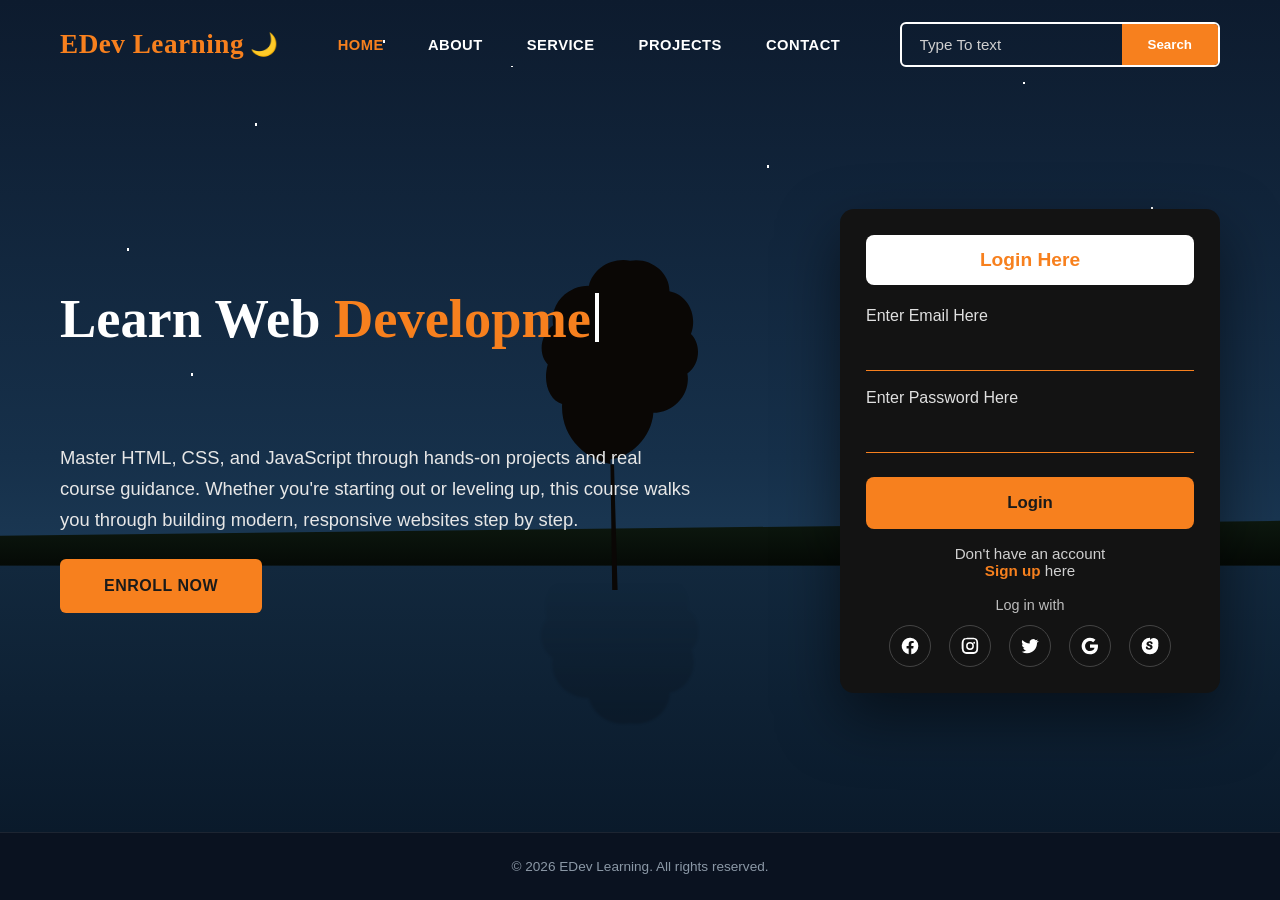
==== commit d1929fe8: "rename design page to projects" ====
--- a/index.html
+++ b/index.html
@@ -3,7 +3,7 @@
 <head>
   <meta charset="UTF-8">
   <meta name="viewport" content="width=device-width, initial-scale=1.0">
-  <title>EDev Learning</title>
+  <title>Home | EDev Learning</title>
   <link rel="stylesheet" href="css/style.css">
 </head>
 <body>
@@ -31,7 +31,7 @@
       <li><a href="index.html" class="active">HOME</a></li>
       <li><a href="html/about.html">ABOUT</a></li>
       <li><a href="html/service.html">SERVICE</a></li>
-      <li><a href="html/design.html">DESIGN</a></li>
+      <li><a href="html/projects.html">PROJECTS</a></li>
       <li><a href="html/contact.html">CONTACT</a></li>
     </ul>
     <form class="search-box" role="search" onsubmit="return false;">
@@ -84,5 +84,6 @@
 </footer>
 
 <script src="js/main.js"></script>
+
 </body>
-</html>+</html>
--- a/css/style.css
+++ b/css/style.css
@@ -7,7 +7,7 @@
   --white:#ffffff;
 }
 *{box-sizing:border-box;margin:0;padding:0;}
-html{scroll-behavior:smooth; height:100%;}
+html{scroll-behavior:smooth; height:100%; overflow-y:scroll;}
 body{
   font-family:'Georgia','Times New Roman',serif;
   background:#0a1220;
@@ -103,6 +103,7 @@
   display:flex;
   align-items:center;
   justify-content:space-between;
+  width:100%;
   padding:22px 60px;
   flex-wrap:wrap;
   gap:20px;
@@ -385,7 +386,7 @@
   position:relative;
   z-index:10;
   text-align:center;
-  padding:60px 24px 50px;
+  padding:28px 24px 32px;
   border-bottom:1px solid rgba(255,255,255,.08);
 }
 .page-banner .eyebrow{
@@ -397,7 +398,7 @@
 }
 .page-banner h1{
   font-size:2.6rem;
-  margin-top:14px;
+  margin-top:0;
 }
 .page-banner .crumbs{
   font-family:Arial, Helvetica, sans-serif;
